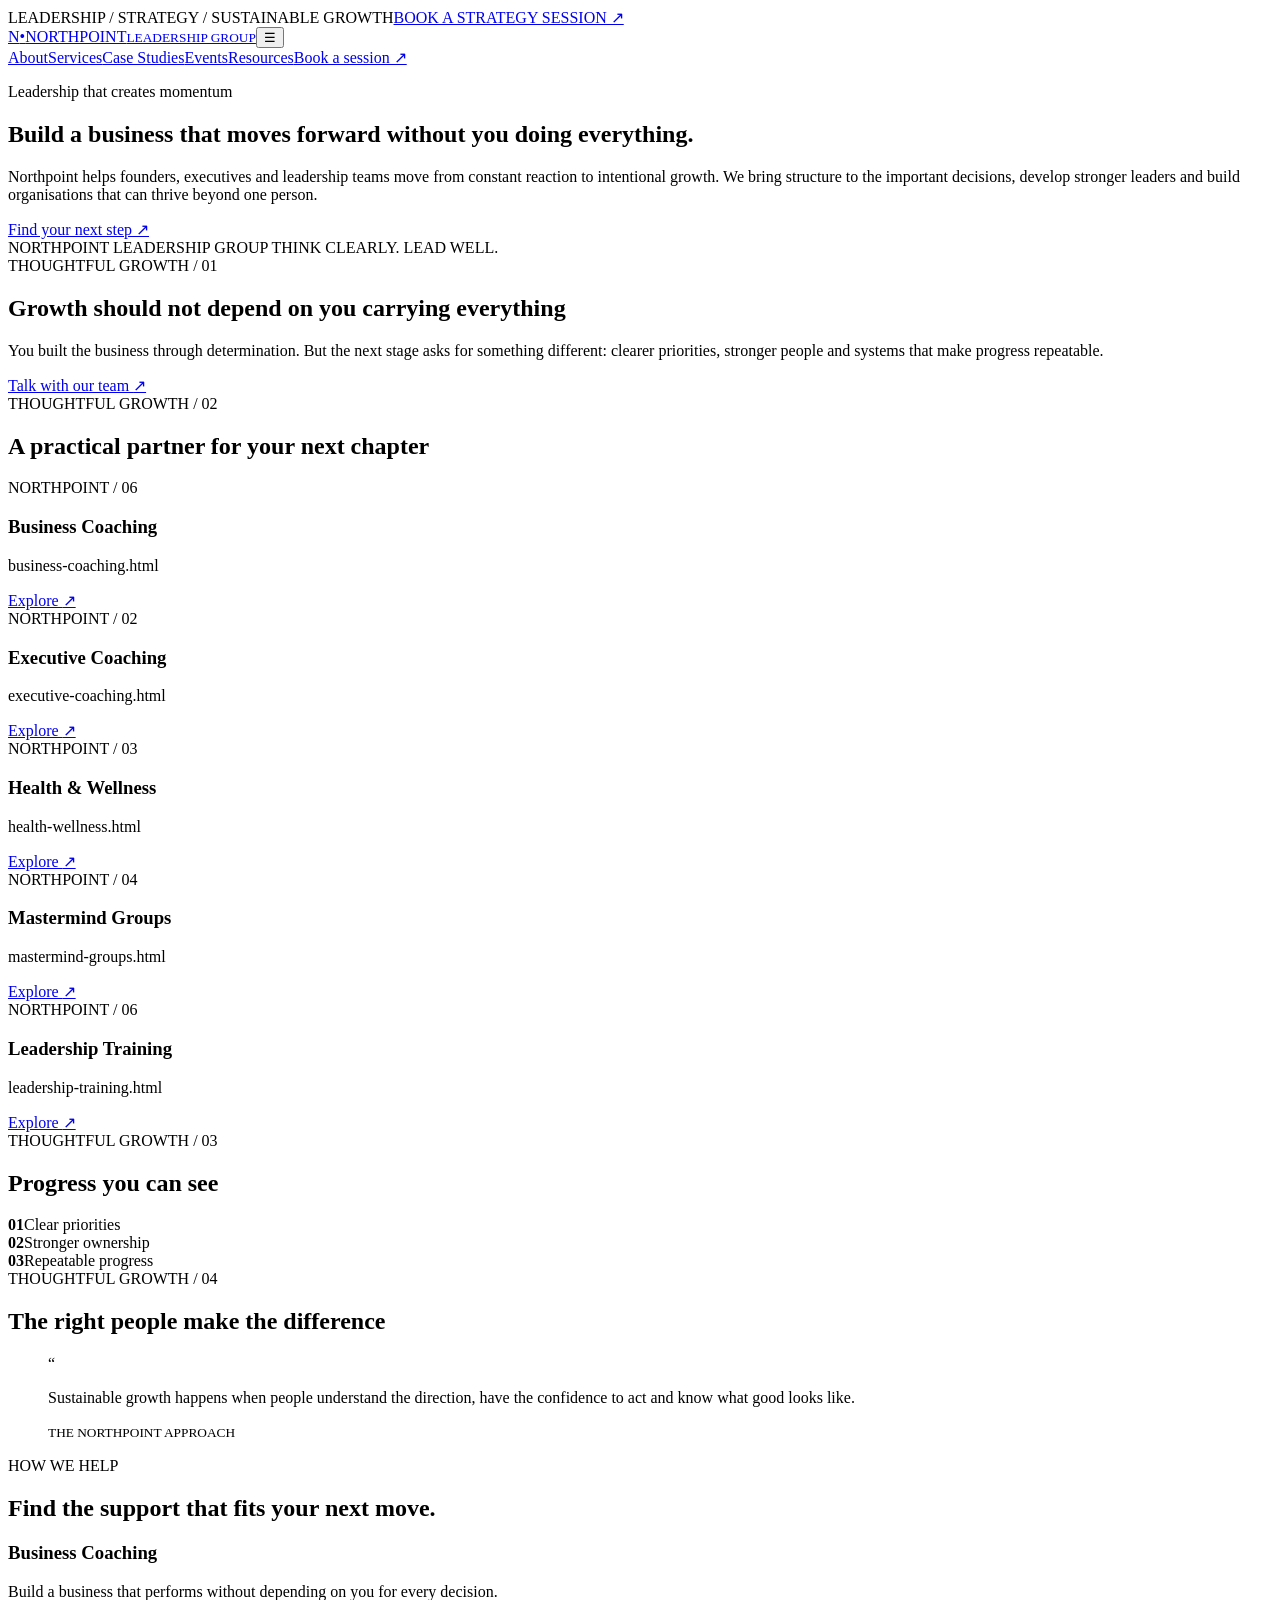
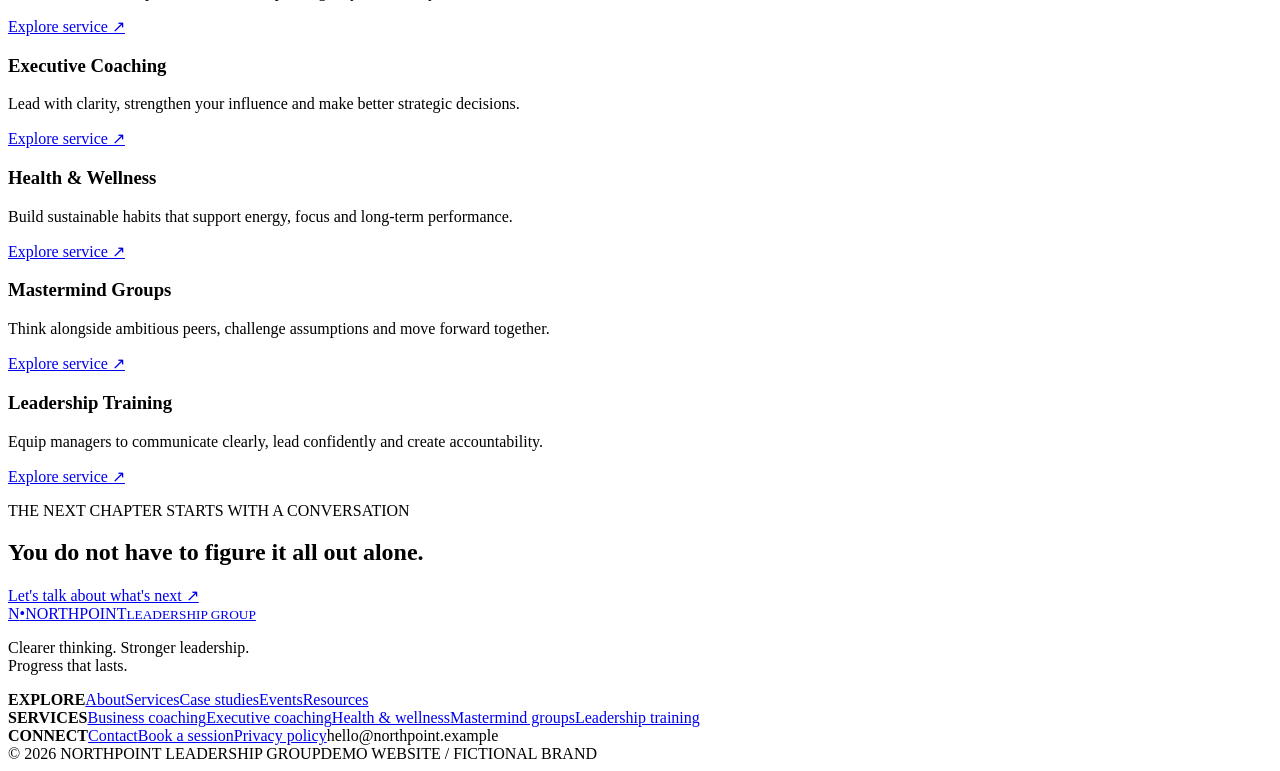
==== index.html @ 70833d27 "Add files via upload" ====
<!doctype html>
<html lang="en"><head><meta charset="utf-8"><meta name="viewport" content="width=device-width, initial-scale=1"><meta name="description" content="Northpoint helps founders, executives and leadership teams move from constant reaction to intentional growth. We bring structure to the important deci"><title>Build a business that moves forward without you doing everything. | Northpoint Leadership Group</title><link rel="preconnect" href="https://fonts.googleapis.com"><link rel="preconnect" href="https://fonts.gstatic.com" crossorigin><link href="https://fonts.googleapis.com/css2?family=DM+Sans:wght@400;500;600;700&family=Manrope:wght@400;500;600;700;800&display=swap" rel="stylesheet"><link rel="stylesheet" href="assets/style.css"></head>
<body><div class="topline"><span>LEADERSHIP / STRATEGY / SUSTAINABLE GROWTH</span><a href="book-session.html">BOOK A STRATEGY SESSION ↗</a></div>
<header class="site-header"><a class="brand" href="index.html"><span class="brand-mark">N<span>•</span></span><span>NORTHPOINT<small>LEADERSHIP GROUP</small></span></a><button class="menu-toggle" aria-label="Open menu" aria-expanded="false">☰</button><nav class="main-nav"><a href="about.html">About</a><a href="services.html">Services</a><a href="case-studies.html">Case Studies</a><a href="events.html">Events</a><a href="resources.html">Resources</a><a class="nav-cta" href="book-session.html">Book a session ↗</a></nav></header>
<main>
    <section class="hero home-hero">
      <div class="hero-copy"><p class="eyebrow">Leadership that creates momentum</p><h1>Build a business that moves forward without you doing everything.</h1><p class="hero-intro">Northpoint helps founders, executives and leadership teams move from constant reaction to intentional growth. We bring structure to the important decisions, develop stronger leaders and build organisations that can thrive beyond one person.</p><a class="button button-light" href="book-session.html">Find your next step <span>↗</span></a></div>
      <div class="hero-photo" style="background-image:url(https://images.unsplash.com/photo-1521737711867-e3b97375f902?auto=format&fit=crop&w=1800&q=85)"><div class="photo-caption">NORTHPOINT LEADERSHIP GROUP <span>THINK CLEARLY. LEAD WELL.</span></div></div>
    </section><section class="content-section"><div class="section-heading"><span class="eyebrow">THOUGHTFUL GROWTH / 01</span><h2>Growth should not depend on you carrying everything</h2></div><div class="split-section"><div class="split-image" style="background-image:url(https://images.unsplash.com/photo-1454165804606-c3d57bc86b40?auto=format&fit=crop&w=1200&q=85)"></div><div class="split-copy"><p>You built the business through determination. But the next stage asks for something different: clearer priorities, stronger people and systems that make progress repeatable.</p><a class="text-link" href="contact.html">Talk with our team <span>↗</span></a></div></div></section><section class="content-section"><div class="section-heading"><span class="eyebrow">THOUGHTFUL GROWTH / 02</span><h2>A practical partner for your next chapter</h2></div><div class="card-grid"><article class="service-card"><div class="card-image" style="background-image:url(https://images.unsplash.com/photo-1454165804606-c3d57bc86b40?auto=format&fit=crop&w=1200&q=85)"></div><div class="card-copy"><span class="mini-label">NORTHPOINT / 06</span><h3>Business Coaching</h3><p>business-coaching.html</p><a class="text-link" href="Build a business that performs without depending on you for every decision.">Explore <span>↗</span></a></div></article><article class="service-card"><div class="card-image" style="background-image:url(https://images.unsplash.com/photo-1556761175-b413da4baf72?auto=format&fit=crop&w=1200&q=85)"></div><div class="card-copy"><span class="mini-label">NORTHPOINT / 02</span><h3>Executive Coaching</h3><p>executive-coaching.html</p><a class="text-link" href="Lead with clarity, strengthen your influence and make better strategic decisions.">Explore <span>↗</span></a></div></article><article class="service-card"><div class="card-image" style="background-image:url(https://images.unsplash.com/photo-1518611012118-696072aa579a?auto=format&fit=crop&w=1200&q=85)"></div><div class="card-copy"><span class="mini-label">NORTHPOINT / 03</span><h3>Health &amp; Wellness</h3><p>health-wellness.html</p><a class="text-link" href="Build sustainable habits that support energy, focus and long-term performance.">Explore <span>↗</span></a></div></article><article class="service-card"><div class="card-image" style="background-image:url(https://images.unsplash.com/photo-1528605248644-14dd04022da1?auto=format&fit=crop&w=1200&q=85)"></div><div class="card-copy"><span class="mini-label">NORTHPOINT / 04</span><h3>Mastermind Groups</h3><p>mastermind-groups.html</p><a class="text-link" href="Think alongside ambitious peers, challenge assumptions and move forward together.">Explore <span>↗</span></a></div></article><article class="service-card"><div class="card-image" style="background-image:url(https://images.unsplash.com/photo-1515187029135-18ee286d815b?auto=format&fit=crop&w=1200&q=85)"></div><div class="card-copy"><span class="mini-label">NORTHPOINT / 06</span><h3>Leadership Training</h3><p>leadership-training.html</p><a class="text-link" href="Equip managers to communicate clearly, lead confidently and create accountability.">Explore <span>↗</span></a></div></article></div></section><section class="content-section"><div class="section-heading"><span class="eyebrow">THOUGHTFUL GROWTH / 03</span><h2>Progress you can see</h2></div><div class="stats-grid"><div><strong>01</strong><span>Clear priorities</span></div><div><strong>02</strong><span>Stronger ownership</span></div><div><strong>03</strong><span>Repeatable progress</span></div></div></section><section class="content-section"><div class="section-heading"><span class="eyebrow">THOUGHTFUL GROWTH / 04</span><h2>The right people make the difference</h2></div><blockquote><span>“</span><p>Sustainable growth happens when people understand the direction, have the confidence to act and know what good looks like.</p><small>THE NORTHPOINT APPROACH</small></blockquote></section><section class="content-section"><div class="section-heading"><span class="eyebrow">HOW WE HELP</span><h2>Find the support that fits your next move.</h2></div><div class="card-grid"><article class="service-card"><div class="card-image" style="background-image:url(https://images.unsplash.com/photo-1454165804606-c3d57bc86b40?auto=format&fit=crop&w=1200&q=85)"></div><div class="card-copy"><h3>Business Coaching</h3><p>Build a business that performs without depending on you for every decision.</p><a class="text-link" href="business-coaching.html">Explore service <span>↗</span></a></div></article><article class="service-card"><div class="card-image" style="background-image:url(https://images.unsplash.com/photo-1556761175-b413da4baf72?auto=format&fit=crop&w=1200&q=85)"></div><div class="card-copy"><h3>Executive Coaching</h3><p>Lead with clarity, strengthen your influence and make better strategic decisions.</p><a class="text-link" href="executive-coaching.html">Explore service <span>↗</span></a></div></article><article class="service-card"><div class="card-image" style="background-image:url(https://images.unsplash.com/photo-1518611012118-696072aa579a?auto=format&fit=crop&w=1200&q=85)"></div><div class="card-copy"><h3>Health & Wellness</h3><p>Build sustainable habits that support energy, focus and long-term performance.</p><a class="text-link" href="health-wellness.html">Explore service <span>↗</span></a></div></article><article class="service-card"><div class="card-image" style="background-image:url(https://images.unsplash.com/photo-1528605248644-14dd04022da1?auto=format&fit=crop&w=1200&q=85)"></div><div class="card-copy"><h3>Mastermind Groups</h3><p>Think alongside ambitious peers, challenge assumptions and move forward together.</p><a class="text-link" href="mastermind-groups.html">Explore service <span>↗</span></a></div></article><article class="service-card"><div class="card-image" style="background-image:url(https://images.unsplash.com/photo-1515187029135-18ee286d815b?auto=format&fit=crop&w=1200&q=85)"></div><div class="card-copy"><h3>Leadership Training</h3><p>Equip managers to communicate clearly, lead confidently and create accountability.</p><a class="text-link" href="leadership-training.html">Explore service <span>↗</span></a></div></article></div></section><section class="closing-cta"><p class="eyebrow">THE NEXT CHAPTER STARTS WITH A CONVERSATION</p><h2>You do not have to figure it all out alone.</h2><a class="button button-light" href="book-session.html">Let's talk about what's next ↗</a></section></main>
<footer class="site-footer"><div class="footer-main"><div><a class="brand brand-footer" href="index.html"><span class="brand-mark">N<span>•</span></span><span>NORTHPOINT<small>LEADERSHIP GROUP</small></span></a><p>Clearer thinking. Stronger leadership.<br>Progress that lasts.</p></div><div><b>EXPLORE</b><a href="about.html">About</a><a href="services.html">Services</a><a href="case-studies.html">Case studies</a><a href="events.html">Events</a><a href="resources.html">Resources</a></div><div><b>SERVICES</b><a href="business-coaching.html">Business coaching</a><a href="executive-coaching.html">Executive coaching</a><a href="health-wellness.html">Health & wellness</a><a href="mastermind-groups.html">Mastermind groups</a><a href="leadership-training.html">Leadership training</a></div><div><b>CONNECT</b><a href="contact.html">Contact</a><a href="book-session.html">Book a session</a><a href="privacy.html">Privacy policy</a><span>hello@northpoint.example</span></div></div><div class="footer-bottom"><span>© 2026 NORTHPOINT LEADERSHIP GROUP</span><span>DEMO WEBSITE / FICTIONAL BRAND</span></div></footer><script src="assets/script.js"></script></body></html>
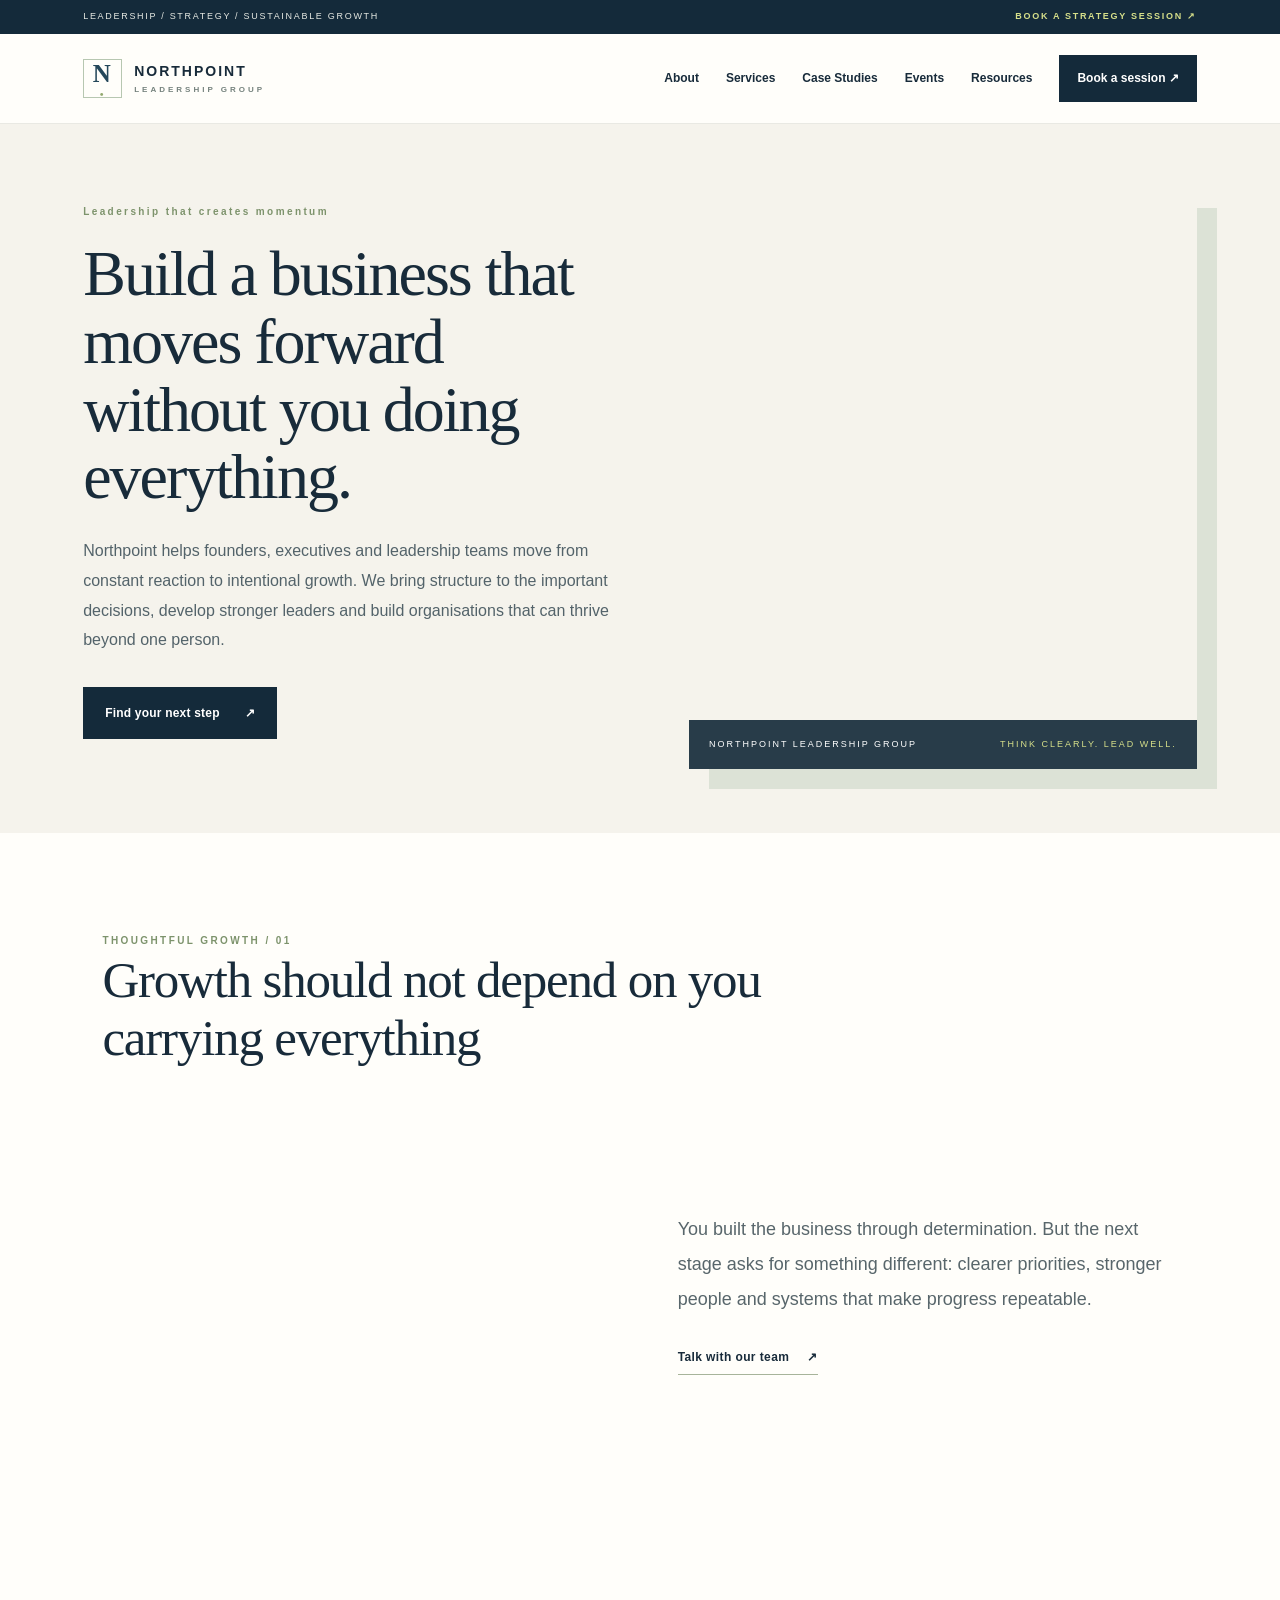
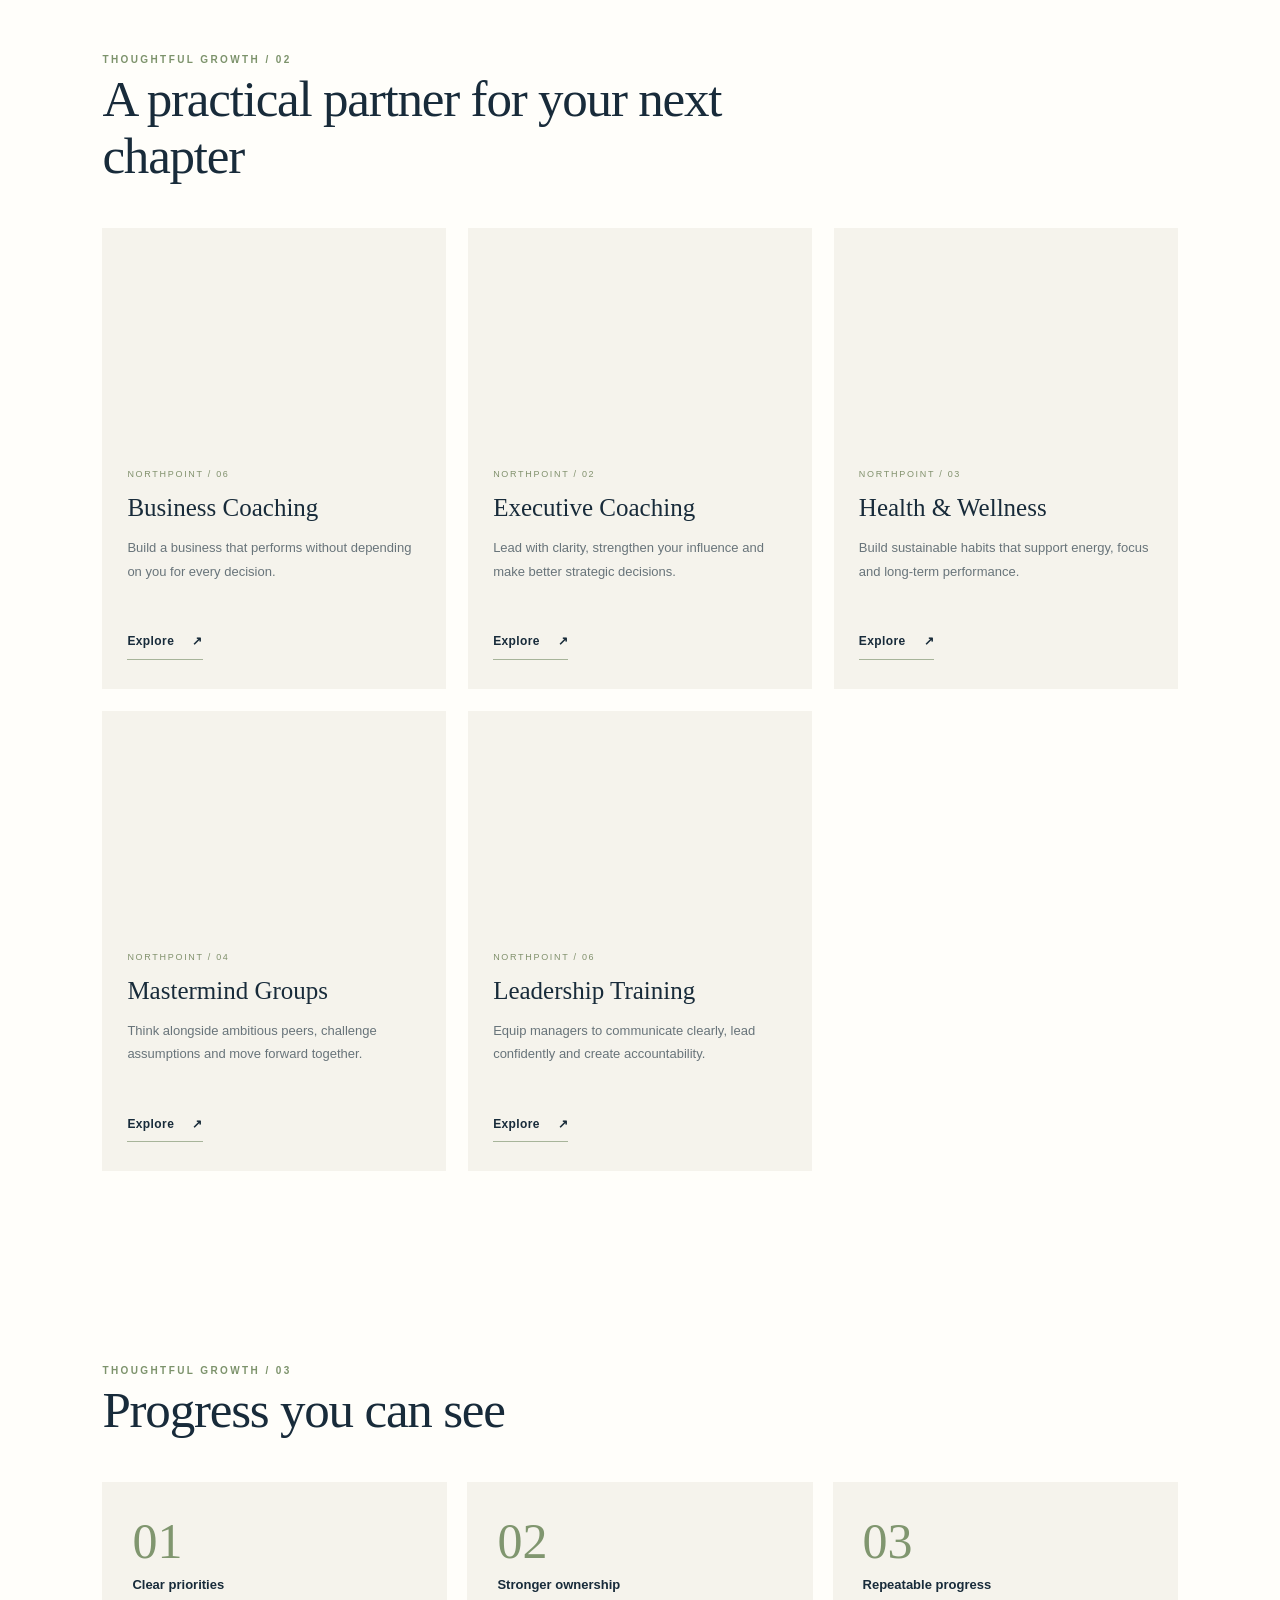
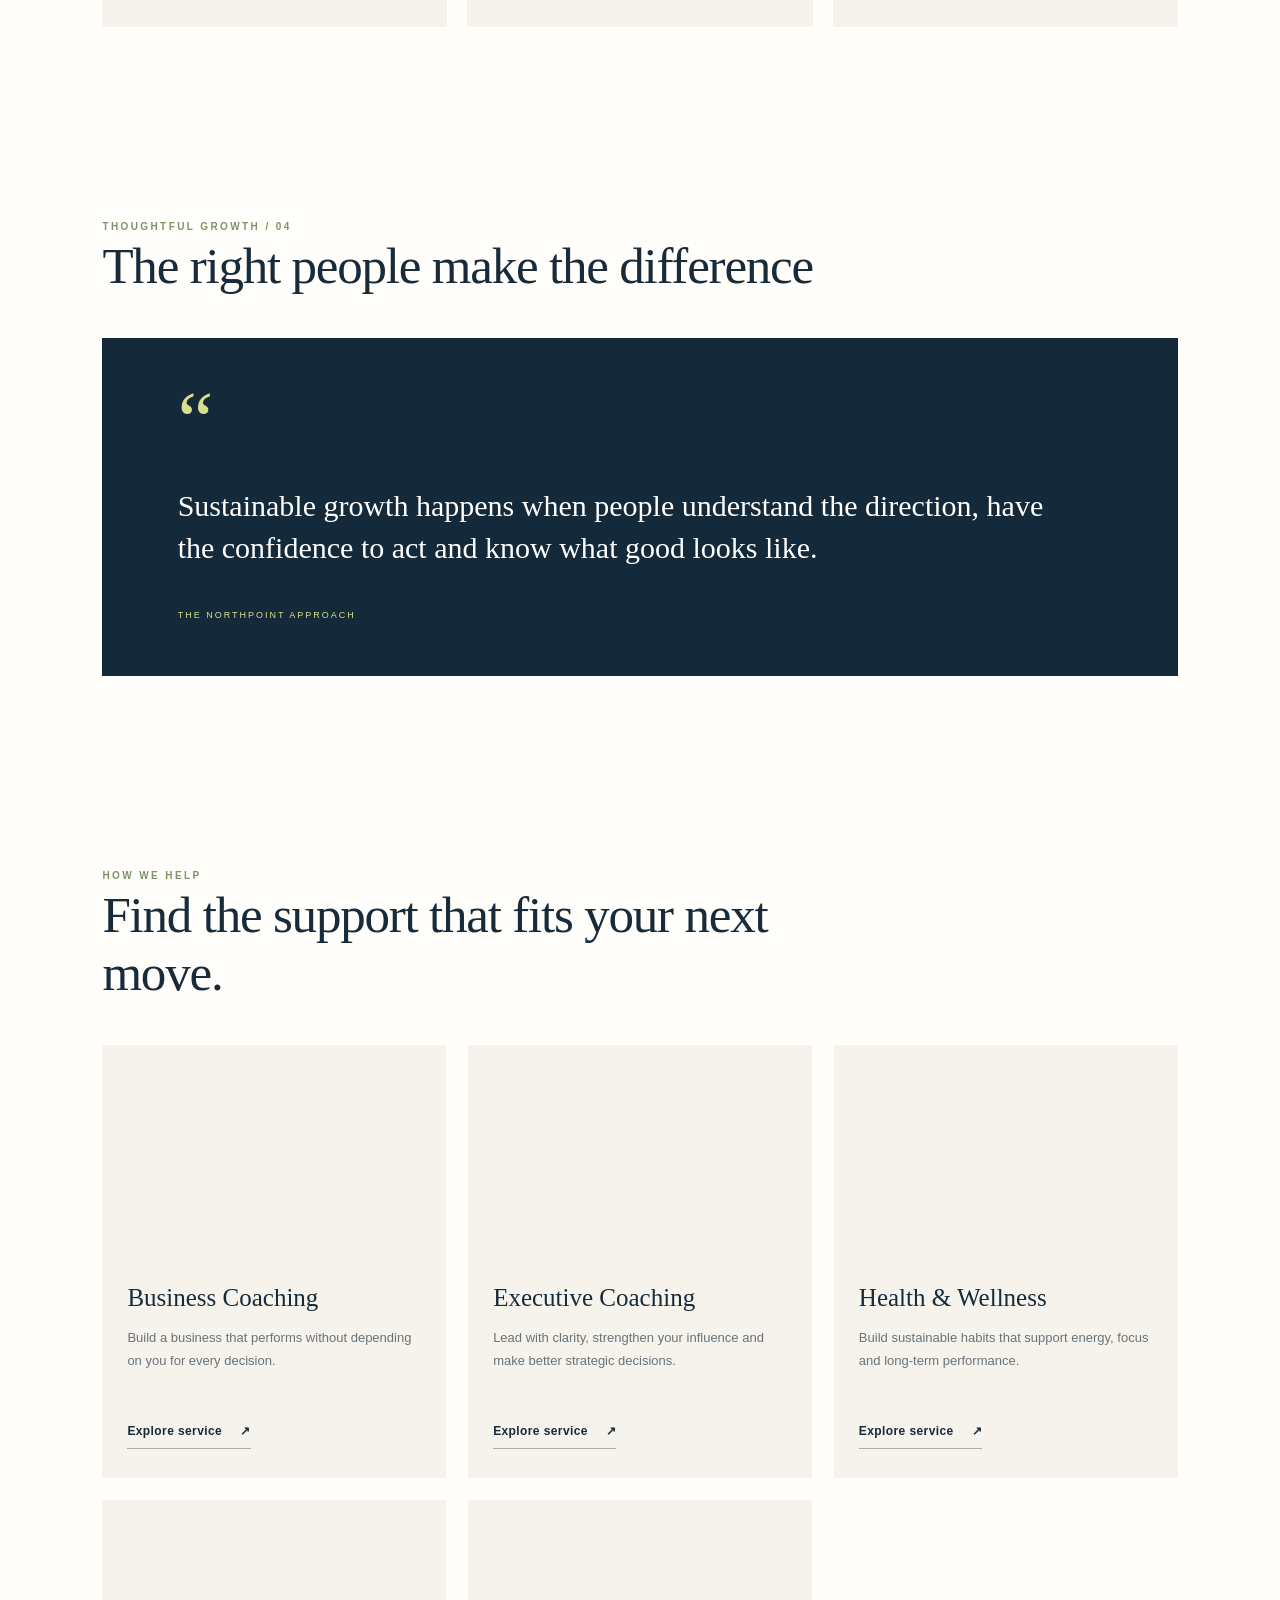
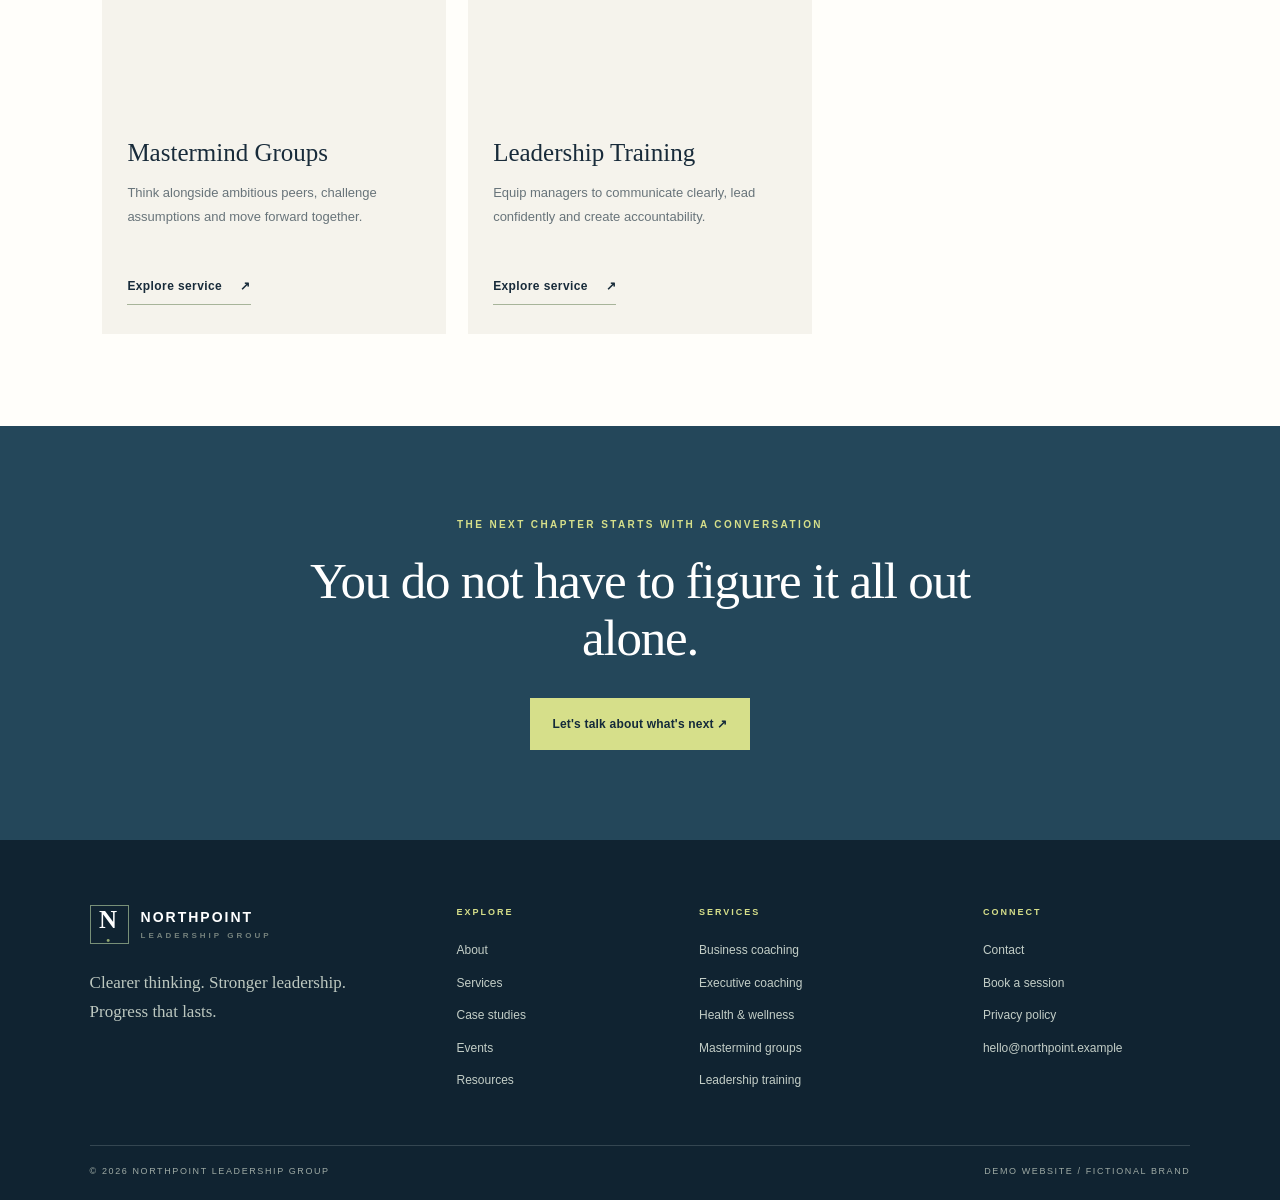
==== commit 5359dadd: "Fix homepage service card links and descriptions" ====
--- a/index.html
+++ b/index.html
@@ -6,5 +6,5 @@
     <section class="hero home-hero">
       <div class="hero-copy"><p class="eyebrow">Leadership that creates momentum</p><h1>Build a business that moves forward without you doing everything.</h1><p class="hero-intro">Northpoint helps founders, executives and leadership teams move from constant reaction to intentional growth. We bring structure to the important decisions, develop stronger leaders and build organisations that can thrive beyond one person.</p><a class="button button-light" href="book-session.html">Find your next step <span>↗</span></a></div>
       <div class="hero-photo" style="background-image:url(https://images.unsplash.com/photo-1521737711867-e3b97375f902?auto=format&fit=crop&w=1800&q=85)"><div class="photo-caption">NORTHPOINT LEADERSHIP GROUP <span>THINK CLEARLY. LEAD WELL.</span></div></div>
-    </section><section class="content-section"><div class="section-heading"><span class="eyebrow">THOUGHTFUL GROWTH / 01</span><h2>Growth should not depend on you carrying everything</h2></div><div class="split-section"><div class="split-image" style="background-image:url(https://images.unsplash.com/photo-1454165804606-c3d57bc86b40?auto=format&fit=crop&w=1200&q=85)"></div><div class="split-copy"><p>You built the business through determination. But the next stage asks for something different: clearer priorities, stronger people and systems that make progress repeatable.</p><a class="text-link" href="contact.html">Talk with our team <span>↗</span></a></div></div></section><section class="content-section"><div class="section-heading"><span class="eyebrow">THOUGHTFUL GROWTH / 02</span><h2>A practical partner for your next chapter</h2></div><div class="card-grid"><article class="service-card"><div class="card-image" style="background-image:url(https://images.unsplash.com/photo-1454165804606-c3d57bc86b40?auto=format&fit=crop&w=1200&q=85)"></div><div class="card-copy"><span class="mini-label">NORTHPOINT / 06</span><h3>Business Coaching</h3><p>business-coaching.html</p><a class="text-link" href="Build a business that performs without depending on you for every decision.">Explore <span>↗</span></a></div></article><article class="service-card"><div class="card-image" style="background-image:url(https://images.unsplash.com/photo-1556761175-b413da4baf72?auto=format&fit=crop&w=1200&q=85)"></div><div class="card-copy"><span class="mini-label">NORTHPOINT / 02</span><h3>Executive Coaching</h3><p>executive-coaching.html</p><a class="text-link" href="Lead with clarity, strengthen your influence and make better strategic decisions.">Explore <span>↗</span></a></div></article><article class="service-card"><div class="card-image" style="background-image:url(https://images.unsplash.com/photo-1518611012118-696072aa579a?auto=format&fit=crop&w=1200&q=85)"></div><div class="card-copy"><span class="mini-label">NORTHPOINT / 03</span><h3>Health &amp; Wellness</h3><p>health-wellness.html</p><a class="text-link" href="Build sustainable habits that support energy, focus and long-term performance.">Explore <span>↗</span></a></div></article><article class="service-card"><div class="card-image" style="background-image:url(https://images.unsplash.com/photo-1528605248644-14dd04022da1?auto=format&fit=crop&w=1200&q=85)"></div><div class="card-copy"><span class="mini-label">NORTHPOINT / 04</span><h3>Mastermind Groups</h3><p>mastermind-groups.html</p><a class="text-link" href="Think alongside ambitious peers, challenge assumptions and move forward together.">Explore <span>↗</span></a></div></article><article class="service-card"><div class="card-image" style="background-image:url(https://images.unsplash.com/photo-1515187029135-18ee286d815b?auto=format&fit=crop&w=1200&q=85)"></div><div class="card-copy"><span class="mini-label">NORTHPOINT / 06</span><h3>Leadership Training</h3><p>leadership-training.html</p><a class="text-link" href="Equip managers to communicate clearly, lead confidently and create accountability.">Explore <span>↗</span></a></div></article></div></section><section class="content-section"><div class="section-heading"><span class="eyebrow">THOUGHTFUL GROWTH / 03</span><h2>Progress you can see</h2></div><div class="stats-grid"><div><strong>01</strong><span>Clear priorities</span></div><div><strong>02</strong><span>Stronger ownership</span></div><div><strong>03</strong><span>Repeatable progress</span></div></div></section><section class="content-section"><div class="section-heading"><span class="eyebrow">THOUGHTFUL GROWTH / 04</span><h2>The right people make the difference</h2></div><blockquote><span>“</span><p>Sustainable growth happens when people understand the direction, have the confidence to act and know what good looks like.</p><small>THE NORTHPOINT APPROACH</small></blockquote></section><section class="content-section"><div class="section-heading"><span class="eyebrow">HOW WE HELP</span><h2>Find the support that fits your next move.</h2></div><div class="card-grid"><article class="service-card"><div class="card-image" style="background-image:url(https://images.unsplash.com/photo-1454165804606-c3d57bc86b40?auto=format&fit=crop&w=1200&q=85)"></div><div class="card-copy"><h3>Business Coaching</h3><p>Build a business that performs without depending on you for every decision.</p><a class="text-link" href="business-coaching.html">Explore service <span>↗</span></a></div></article><article class="service-card"><div class="card-image" style="background-image:url(https://images.unsplash.com/photo-1556761175-b413da4baf72?auto=format&fit=crop&w=1200&q=85)"></div><div class="card-copy"><h3>Executive Coaching</h3><p>Lead with clarity, strengthen your influence and make better strategic decisions.</p><a class="text-link" href="executive-coaching.html">Explore service <span>↗</span></a></div></article><article class="service-card"><div class="card-image" style="background-image:url(https://images.unsplash.com/photo-1518611012118-696072aa579a?auto=format&fit=crop&w=1200&q=85)"></div><div class="card-copy"><h3>Health & Wellness</h3><p>Build sustainable habits that support energy, focus and long-term performance.</p><a class="text-link" href="health-wellness.html">Explore service <span>↗</span></a></div></article><article class="service-card"><div class="card-image" style="background-image:url(https://images.unsplash.com/photo-1528605248644-14dd04022da1?auto=format&fit=crop&w=1200&q=85)"></div><div class="card-copy"><h3>Mastermind Groups</h3><p>Think alongside ambitious peers, challenge assumptions and move forward together.</p><a class="text-link" href="mastermind-groups.html">Explore service <span>↗</span></a></div></article><article class="service-card"><div class="card-image" style="background-image:url(https://images.unsplash.com/photo-1515187029135-18ee286d815b?auto=format&fit=crop&w=1200&q=85)"></div><div class="card-copy"><h3>Leadership Training</h3><p>Equip managers to communicate clearly, lead confidently and create accountability.</p><a class="text-link" href="leadership-training.html">Explore service <span>↗</span></a></div></article></div></section><section class="closing-cta"><p class="eyebrow">THE NEXT CHAPTER STARTS WITH A CONVERSATION</p><h2>You do not have to figure it all out alone.</h2><a class="button button-light" href="book-session.html">Let's talk about what's next ↗</a></section></main>
+    </section><section class="content-section"><div class="section-heading"><span class="eyebrow">THOUGHTFUL GROWTH / 01</span><h2>Growth should not depend on you carrying everything</h2></div><div class="split-section"><div class="split-image" style="background-image:url(https://images.unsplash.com/photo-1454165804606-c3d57bc86b40?auto=format&fit=crop&w=1200&q=85)"></div><div class="split-copy"><p>You built the business through determination. But the next stage asks for something different: clearer priorities, stronger people and systems that make progress repeatable.</p><a class="text-link" href="contact.html">Talk with our team <span>↗</span></a></div></div></section><section class="content-section"><div class="section-heading"><span class="eyebrow">THOUGHTFUL GROWTH / 02</span><h2>A practical partner for your next chapter</h2></div><div class="card-grid"><article class="service-card"><div class="card-image" style="background-image:url(https://images.unsplash.com/photo-1454165804606-c3d57bc86b40?auto=format&fit=crop&w=1200&q=85)"></div><div class="card-copy"><span class="mini-label">NORTHPOINT / 06</span><h3>Business Coaching</h3><p>Build a business that performs without depending on you for every decision.</p><a class="text-link" href="business-coaching.html">Explore <span>↗</span></a></div></article><article class="service-card"><div class="card-image" style="background-image:url(https://images.unsplash.com/photo-1556761175-b413da4baf72?auto=format&fit=crop&w=1200&q=85)"></div><div class="card-copy"><span class="mini-label">NORTHPOINT / 02</span><h3>Executive Coaching</h3><p>Lead with clarity, strengthen your influence and make better strategic decisions.</p><a class="text-link" href="executive-coaching.html">Explore <span>↗</span></a></div></article><article class="service-card"><div class="card-image" style="background-image:url(https://images.unsplash.com/photo-1518611012118-696072aa579a?auto=format&fit=crop&w=1200&q=85)"></div><div class="card-copy"><span class="mini-label">NORTHPOINT / 03</span><h3>Health &amp; Wellness</h3><p>Build sustainable habits that support energy, focus and long-term performance.</p><a class="text-link" href="health-wellness.html">Explore <span>↗</span></a></div></article><article class="service-card"><div class="card-image" style="background-image:url(https://images.unsplash.com/photo-1528605248644-14dd04022da1?auto=format&fit=crop&w=1200&q=85)"></div><div class="card-copy"><span class="mini-label">NORTHPOINT / 04</span><h3>Mastermind Groups</h3><p>Think alongside ambitious peers, challenge assumptions and move forward together.</p><a class="text-link" href="mastermind-groups.html">Explore <span>↗</span></a></div></article><article class="service-card"><div class="card-image" style="background-image:url(https://images.unsplash.com/photo-1515187029135-18ee286d815b?auto=format&fit=crop&w=1200&q=85)"></div><div class="card-copy"><span class="mini-label">NORTHPOINT / 06</span><h3>Leadership Training</h3><p>Equip managers to communicate clearly, lead confidently and create accountability.</p><a class="text-link" href="leadership-training.html">Explore <span>↗</span></a></div></article></div></section><section class="content-section"><div class="section-heading"><span class="eyebrow">THOUGHTFUL GROWTH / 03</span><h2>Progress you can see</h2></div><div class="stats-grid"><div><strong>01</strong><span>Clear priorities</span></div><div><strong>02</strong><span>Stronger ownership</span></div><div><strong>03</strong><span>Repeatable progress</span></div></div></section><section class="content-section"><div class="section-heading"><span class="eyebrow">THOUGHTFUL GROWTH / 04</span><h2>The right people make the difference</h2></div><blockquote><span>“</span><p>Sustainable growth happens when people understand the direction, have the confidence to act and know what good looks like.</p><small>THE NORTHPOINT APPROACH</small></blockquote></section><section class="content-section"><div class="section-heading"><span class="eyebrow">HOW WE HELP</span><h2>Find the support that fits your next move.</h2></div><div class="card-grid"><article class="service-card"><div class="card-image" style="background-image:url(https://images.unsplash.com/photo-1454165804606-c3d57bc86b40?auto=format&fit=crop&w=1200&q=85)"></div><div class="card-copy"><h3>Business Coaching</h3><p>Build a business that performs without depending on you for every decision.</p><a class="text-link" href="business-coaching.html">Explore service <span>↗</span></a></div></article><article class="service-card"><div class="card-image" style="background-image:url(https://images.unsplash.com/photo-1556761175-b413da4baf72?auto=format&fit=crop&w=1200&q=85)"></div><div class="card-copy"><h3>Executive Coaching</h3><p>Lead with clarity, strengthen your influence and make better strategic decisions.</p><a class="text-link" href="executive-coaching.html">Explore service <span>↗</span></a></div></article><article class="service-card"><div class="card-image" style="background-image:url(https://images.unsplash.com/photo-1518611012118-696072aa579a?auto=format&fit=crop&w=1200&q=85)"></div><div class="card-copy"><h3>Health & Wellness</h3><p>Build sustainable habits that support energy, focus and long-term performance.</p><a class="text-link" href="health-wellness.html">Explore service <span>↗</span></a></div></article><article class="service-card"><div class="card-image" style="background-image:url(https://images.unsplash.com/photo-1528605248644-14dd04022da1?auto=format&fit=crop&w=1200&q=85)"></div><div class="card-copy"><h3>Mastermind Groups</h3><p>Think alongside ambitious peers, challenge assumptions and move forward together.</p><a class="text-link" href="mastermind-groups.html">Explore service <span>↗</span></a></div></article><article class="service-card"><div class="card-image" style="background-image:url(https://images.unsplash.com/photo-1515187029135-18ee286d815b?auto=format&fit=crop&w=1200&q=85)"></div><div class="card-copy"><h3>Leadership Training</h3><p>Equip managers to communicate clearly, lead confidently and create accountability.</p><a class="text-link" href="leadership-training.html">Explore service <span>↗</span></a></div></article></div></section><section class="closing-cta"><p class="eyebrow">THE NEXT CHAPTER STARTS WITH A CONVERSATION</p><h2>You do not have to figure it all out alone.</h2><a class="button button-light" href="book-session.html">Let's talk about what's next ↗</a></section></main>
 <footer class="site-footer"><div class="footer-main"><div><a class="brand brand-footer" href="index.html"><span class="brand-mark">N<span>•</span></span><span>NORTHPOINT<small>LEADERSHIP GROUP</small></span></a><p>Clearer thinking. Stronger leadership.<br>Progress that lasts.</p></div><div><b>EXPLORE</b><a href="about.html">About</a><a href="services.html">Services</a><a href="case-studies.html">Case studies</a><a href="events.html">Events</a><a href="resources.html">Resources</a></div><div><b>SERVICES</b><a href="business-coaching.html">Business coaching</a><a href="executive-coaching.html">Executive coaching</a><a href="health-wellness.html">Health & wellness</a><a href="mastermind-groups.html">Mastermind groups</a><a href="leadership-training.html">Leadership training</a></div><div><b>CONNECT</b><a href="contact.html">Contact</a><a href="book-session.html">Book a session</a><a href="privacy.html">Privacy policy</a><span>hello@northpoint.example</span></div></div><div class="footer-bottom"><span>© 2026 NORTHPOINT LEADERSHIP GROUP</span><span>DEMO WEBSITE / FICTIONAL BRAND</span></div></footer><script src="assets/script.js"></script></body></html>
--- a/assets/style.css
+++ b/assets/style.css
@@ -0,0 +1,5 @@
+:root{--ink:#182b3a;--navy:#142a3a;--blue:#24475a;--sage:#b7c7b1;--lime:#d6df8a;--cream:#f5f3ec;--paper:#fffefa;--muted:#64727a;--line:#d9ddd7;--serif:Georgia,"Times New Roman",serif}
+*{box-sizing:border-box}html{scroll-behavior:smooth}body{margin:0;background:var(--paper);color:var(--ink);font-family:"DM Sans",Arial,sans-serif;font-size:16px;line-height:1.7}a{color:inherit;text-decoration:none}.topline{height:34px;background:var(--navy);color:#e6e9e3;display:flex;align-items:center;justify-content:space-between;padding:0 6.5%;font-size:9px;letter-spacing:1.7px}.topline a{color:var(--lime);font-weight:700}.site-header{height:90px;padding:0 6.5%;display:flex;align-items:center;justify-content:space-between;background:var(--paper);position:relative;z-index:10;border-bottom:1px solid #e9e9e3}.brand{display:flex;align-items:center;gap:12px;font-family:Manrope,sans-serif;font-size:14px;font-weight:800;letter-spacing:2px;line-height:1.15}.brand small{display:block;font-size:8px;letter-spacing:3px;font-weight:600;margin-top:6px;color:#75827d}.brand-mark{width:39px;height:39px;border:1px solid var(--sage);display:grid;place-items:center;font:700 25px Georgia;color:var(--blue);position:relative}.brand-mark span{font-size:11px;color:#93a96f}.main-nav{display:flex;align-items:center;gap:27px;font-size:12px;font-weight:600}.main-nav a:hover,.text-link:hover{color:#718a58}.nav-cta{padding:13px 18px;background:var(--navy);color:white!important}.menu-toggle{display:none;border:0;background:none;font-size:25px}.hero{display:grid;grid-template-columns:1.03fr .97fr;min-height:570px;background:var(--cream);padding:64px 6.5%;gap:6%}.hero-copy{align-self:center;max-width:620px;padding:15px 0 30px}.eyebrow{font-size:10px;letter-spacing:2.4px;font-weight:700;color:#7d936c;margin:0 0 20px}.hero h1{font:500 clamp(43px,5vw,70px)/1.06 Georgia,serif;letter-spacing:-2px;margin:0 0 25px;max-width:700px}.hero-intro{max-width:570px;color:#53636a;font-size:16px;line-height:1.85;margin:0 0 32px}.button{display:inline-flex;align-items:center;gap:25px;padding:16px 22px;font-size:12px;font-weight:700;letter-spacing:.2px;border:0;cursor:pointer}.button-light{background:var(--navy);color:#fff}.button-dark{background:var(--navy);color:#fff}.button:hover{background:#526c54}.hero-photo{min-height:440px;background-size:cover;background-position:center;position:relative;box-shadow:20px 20px 0 #dce2d6}.photo-caption{position:absolute;bottom:0;left:0;right:0;padding:17px 20px;background:#142a3ae8;color:white;font-size:9px;letter-spacing:2px;display:flex;justify-content:space-between}.photo-caption span{color:var(--lime)}.inner-hero{min-height:500px}.inner-hero .hero-photo{min-height:380px}.content-section{padding:92px 8%;max-width:1500px;margin:auto}.section-heading{max-width:760px;margin-bottom:42px}.section-heading h2,.form-section h2,.closing-cta h2{font:500 clamp(34px,4vw,51px)/1.13 Georgia,serif;letter-spacing:-1.2px;margin:0}.section-heading .eyebrow{margin-bottom:14px}.split-section{display:grid;grid-template-columns:1fr 1fr;gap:7%;align-items:center}.split-image{min-height:350px;background-size:cover;background-position:center}.split-copy p,.prose-panel p{font-size:18px;line-height:1.95;color:#58666b}.text-link{font-size:12px;font-weight:700;letter-spacing:.4px;border-bottom:1px solid #a7b49a;padding-bottom:7px;display:inline-flex;gap:18px;margin-top:12px}.card-grid{display:grid;grid-template-columns:repeat(3,1fr);gap:22px}.service-card{background:var(--cream);min-width:0}.card-image{height:205px;background-size:cover;background-position:center}.card-copy{padding:25px 25px 29px}.card-copy h3{font:500 25px/1.2 Georgia,serif;margin:8px 0 12px}.card-copy p{font-size:13px;line-height:1.8;color:#68747a;min-height:70px}.mini-label{font-size:9px;letter-spacing:1.7px;color:#81916d}.stats-grid,.steps-grid{display:grid;grid-template-columns:repeat(3,1fr);gap:20px}.stats-grid div,.steps-grid div{padding:30px;background:var(--cream);min-height:145px}.stats-grid strong{display:block;font:50px Georgia;color:#80966f}.stats-grid span,.steps-grid b{font-size:13px;font-weight:700}.steps-grid p{font-size:14px;color:#68747a}.content-section blockquote{margin:0;padding:50px 7%;background:var(--navy);color:white}.content-section blockquote span{font:80px Georgia;color:var(--lime);line-height:.8}.content-section blockquote p{font:30px/1.4 Georgia,serif;max-width:900px}.content-section blockquote small{font-size:9px;letter-spacing:2px;color:var(--lime)}.resource-panel{padding:32px;background:var(--cream);max-width:850px}.resource-panel p{font:22px/1.6 Georgia,serif}.form-section{padding:90px 8%;background:var(--cream);display:grid;grid-template-columns:1fr 1fr;gap:9%}.form-section>div p:not(.eyebrow){color:#66747a;max-width:440px}.lead-form{display:grid;gap:17px}.lead-form label{font-size:11px;font-weight:700;letter-spacing:.5px}.lead-form input,.lead-form select,.lead-form textarea{display:block;width:100%;margin-top:7px;padding:14px;border:1px solid #d3d9d1;background:#fffefa;font:14px "DM Sans",sans-serif;color:var(--ink)}.lead-form input:focus,.lead-form textarea:focus,.lead-form select:focus{outline:2px solid #a7b99b}.form-note{font-size:10px;color:#78837b}.closing-cta{background:var(--blue);color:white;padding:90px 8%;text-align:center}.closing-cta .eyebrow{color:var(--lime)}.closing-cta h2{max-width:760px;margin:0 auto 30px}.closing-cta .button{background:var(--lime);color:var(--navy)}.site-footer{background:#102331;color:#e8ece6;padding:65px 7% 20px}.footer-main{display:grid;grid-template-columns:1.6fr 1fr 1.2fr 1fr;gap:35px;padding-bottom:55px}.brand-footer{color:white}.brand-footer .brand-mark{color:white;border-color:#789078}.footer-main p{font:17px/1.7 Georgia,serif;color:#bdc8c0;margin-top:25px}.footer-main>div:not(:first-child){display:flex;flex-direction:column;gap:12px;font-size:12px;color:#c3cec7}.footer-main b{font-size:9px;letter-spacing:2px;color:var(--lime);margin-bottom:8px}.footer-main a:hover{color:var(--lime)}.footer-bottom{border-top:1px solid #344651;padding-top:18px;display:flex;justify-content:space-between;font-size:9px;letter-spacing:1.6px;color:#9eaaa4}
+@media(max-width:1050px){.main-nav{gap:14px;font-size:11px}.hero{padding-left:5%;padding-right:5%}.hero h1{font-size:54px}}
+@media(max-width:800px){.topline{padding:0 5%;font-size:8px}.topline span{max-width:55%}.site-header{height:76px;padding:0 5%}.menu-toggle{display:block;color:var(--navy)}.main-nav{display:none;position:absolute;top:76px;left:0;right:0;background:var(--paper);padding:20px 5% 28px;box-shadow:0 14px 20px #10233118;flex-direction:column;align-items:stretch;gap:0}.main-nav.open{display:flex}.main-nav a{padding:12px 0;border-bottom:1px solid #e7e9e3}.main-nav .nav-cta{padding:13px 15px;margin-top:12px;text-align:center}.hero{grid-template-columns:1fr;padding:55px 6%;gap:25px}.hero h1{font-size:clamp(43px,10vw,62px)}.hero-photo{min-height:330px;box-shadow:10px 10px 0 #dce2d6}.inner-hero{min-height:0}.content-section{padding:65px 6%}.split-section,.form-section{grid-template-columns:1fr;gap:25px}.split-image{min-height:280px}.card-grid{grid-template-columns:1fr 1fr}.footer-main{grid-template-columns:1fr 1fr}.closing-cta{padding:70px 6%}}
+@media(max-width:520px){.topline{font-size:7px;letter-spacing:1px}.topline a{font-size:7px}.brand{font-size:12px}.hero{padding-top:42px}.hero h1{font-size:43px;letter-spacing:-1.4px}.hero-intro{font-size:14px}.hero-photo{min-height:260px}.photo-caption{font-size:7px;padding:12px}.card-grid,.stats-grid,.steps-grid{grid-template-columns:1fr}.card-image{height:220px}.section-heading h2,.form-section h2,.closing-cta h2{font-size:36px}.content-section blockquote{padding:35px 25px}.content-section blockquote p{font-size:24px}.footer-main{grid-template-columns:1fr 1fr;gap:30px 18px}.footer-bottom{font-size:7px;letter-spacing:.7px;gap:12px}.form-section{padding:60px 6%}}
